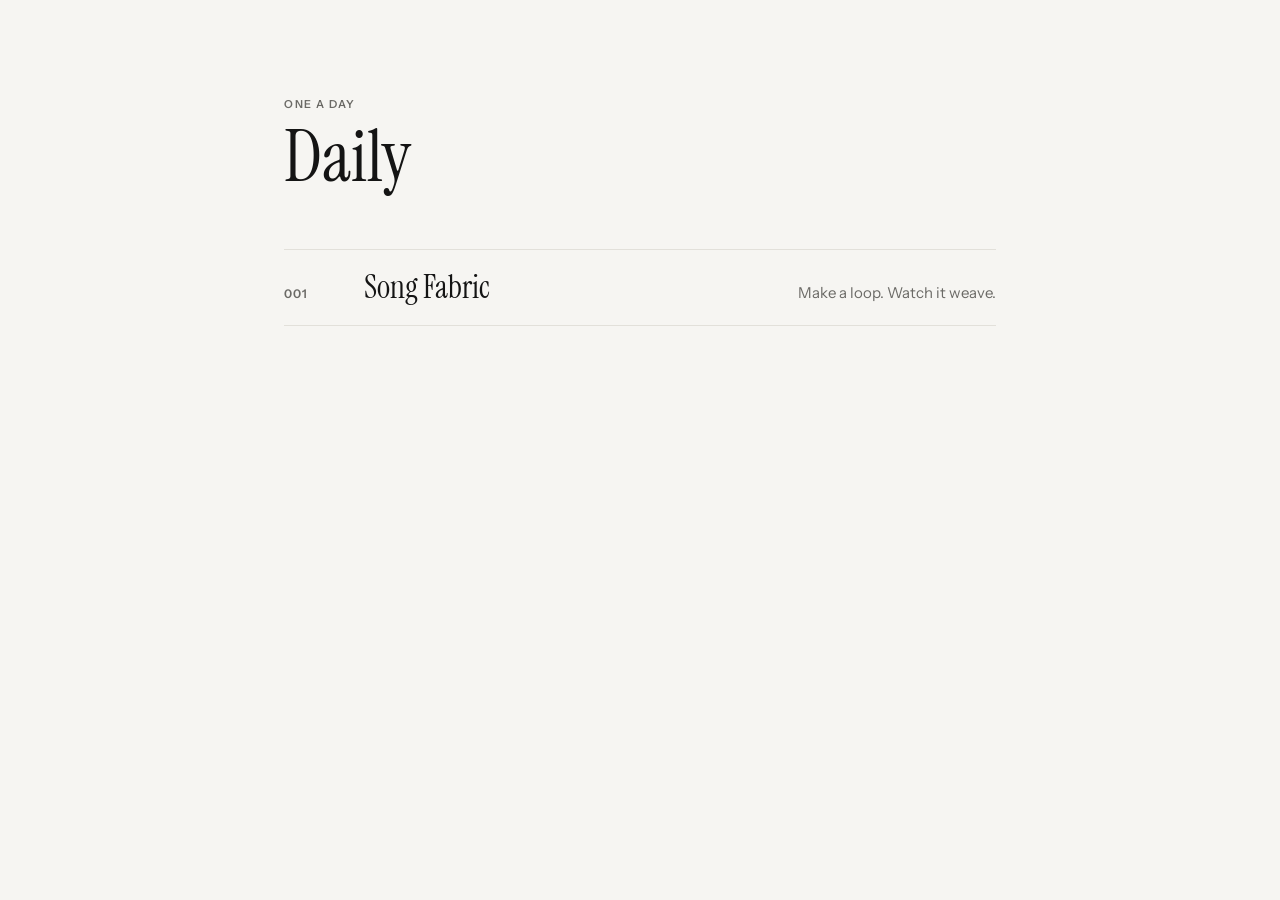
==== index.html @ a2762422 "Daily 001: Song Fabric A 16-step sequencer beside a cloth that weaves as the loop plays: one row per" ====
<!doctype html>
<html lang="en">
<head>
  <meta charset="utf-8">
  <meta name="viewport" content="width=device-width, initial-scale=1">
  <title>Daily</title>
  <link rel="preconnect" href="https://fonts.googleapis.com">
  <link rel="preconnect" href="https://fonts.gstatic.com" crossorigin>
  <link href="https://fonts.googleapis.com/css2?family=Instrument+Sans:wght@400;500;600&family=Instrument+Serif&display=swap" rel="stylesheet">
  <style>
    :root { --bg: #F6F5F2; --ink: #141414; --muted: #6B6A66; --line: #E2E0DA; }
    @media (prefers-color-scheme: dark) { :root { --bg: #0D0F12; --ink: #E6E9EC; --muted: #8B8F94; --line: #23272C; } }
    * { box-sizing: border-box; margin: 0; }
    body { background: var(--bg); color: var(--ink); font: 15px/1.5 "Instrument Sans", system-ui, sans-serif; -webkit-font-smoothing: antialiased; }
    main { max-width: 760px; margin: 0 auto; padding: 96px 24px; }
    .kicker { font-size: 11px; font-weight: 600; letter-spacing: .14em; text-transform: uppercase; color: var(--muted); }
    h1 { font: 72px/1 "Instrument Serif", Georgia, serif; margin: 8px 0 56px; }
    ol { list-style: none; padding: 0; border-top: 1px solid var(--line); }
    li a { display: grid; grid-template-columns: 64px 1fr auto; gap: 16px; align-items: baseline; padding: 20px 0; border-bottom: 1px solid var(--line); color: inherit; text-decoration: none; }
    li a:hover .name { text-decoration: underline; text-underline-offset: 4px; }
    .no { color: var(--muted); font-size: 12px; font-weight: 600; letter-spacing: .1em; }
    .name { font: 32px/1.1 "Instrument Serif", Georgia, serif; }
    .what { color: var(--muted); }
    @media (max-width: 560px) { li a { grid-template-columns: 48px 1fr; } .what { grid-column: 2; } h1 { font-size: 56px; } }
  </style>
</head>
<body>
  <main>
    <p class="kicker">One a day</p>
    <h1>Daily</h1>
    <ol>
      <li><a href="001-song-fabric/"><span class="no">001</span><span class="name">Song Fabric</span><span class="what">Make a loop. Watch it weave.</span></a></li>
    </ol>
  </main>
</body>
</html>
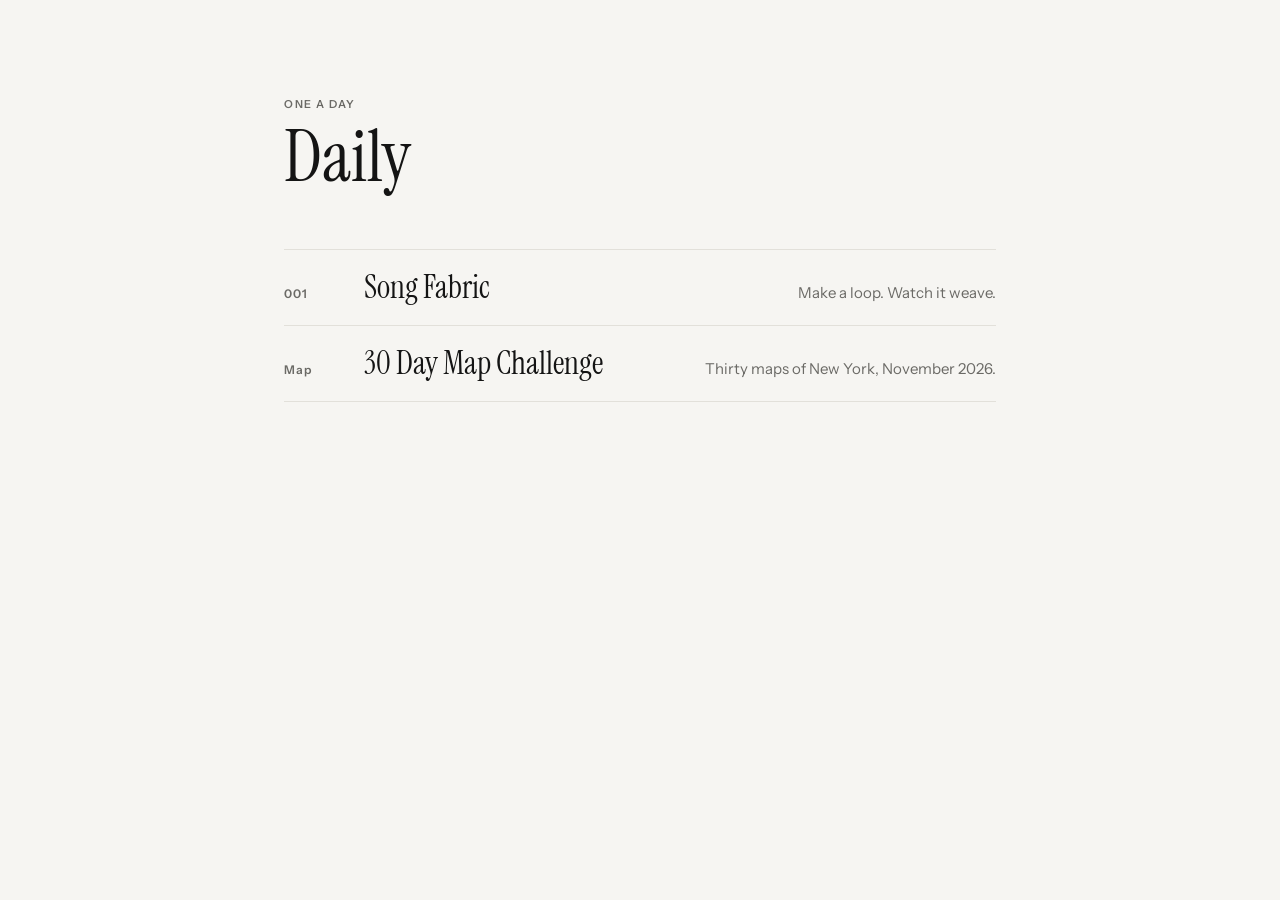
==== commit dafb9f87: "30 Day Map Challenge: series frame, map kit and Day 01 (every street tree) Data: NYC Parks 2015 Stre" ====
--- a/index.html
+++ b/index.html
@@ -30,6 +30,7 @@
     <h1>Daily</h1>
     <ol>
       <li><a href="001-song-fabric/"><span class="no">001</span><span class="name">Song Fabric</span><span class="what">Make a loop. Watch it weave.</span></a></li>
+      <li><a href="30daymap/"><span class="no">Map</span><span class="name">30 Day Map Challenge</span><span class="what">Thirty maps of New York, November 2026.</span></a></li>
     </ol>
   </main>
 </body>
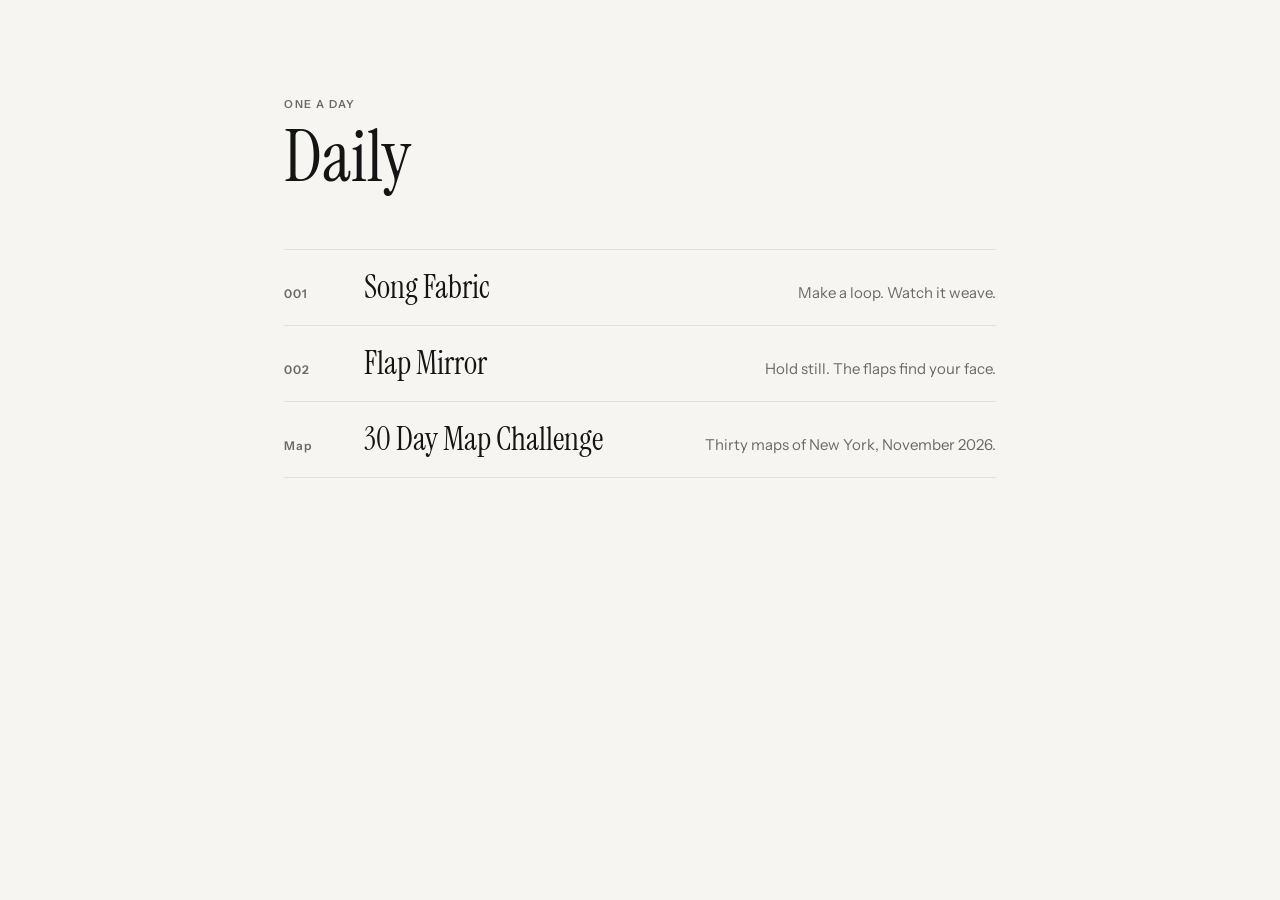
==== commit 1025acf9: "002 Flap Mirror: a split-flap board that finds your face when you hold still" ====
--- a/index.html
+++ b/index.html
@@ -30,6 +30,7 @@
     <h1>Daily</h1>
     <ol>
       <li><a href="001-song-fabric/"><span class="no">001</span><span class="name">Song Fabric</span><span class="what">Make a loop. Watch it weave.</span></a></li>
+      <li><a href="002-flap-mirror/"><span class="no">002</span><span class="name">Flap Mirror</span><span class="what">Hold still. The flaps find your face.</span></a></li>
       <li><a href="30daymap/"><span class="no">Map</span><span class="name">30 Day Map Challenge</span><span class="what">Thirty maps of New York, November 2026.</span></a></li>
     </ol>
   </main>
